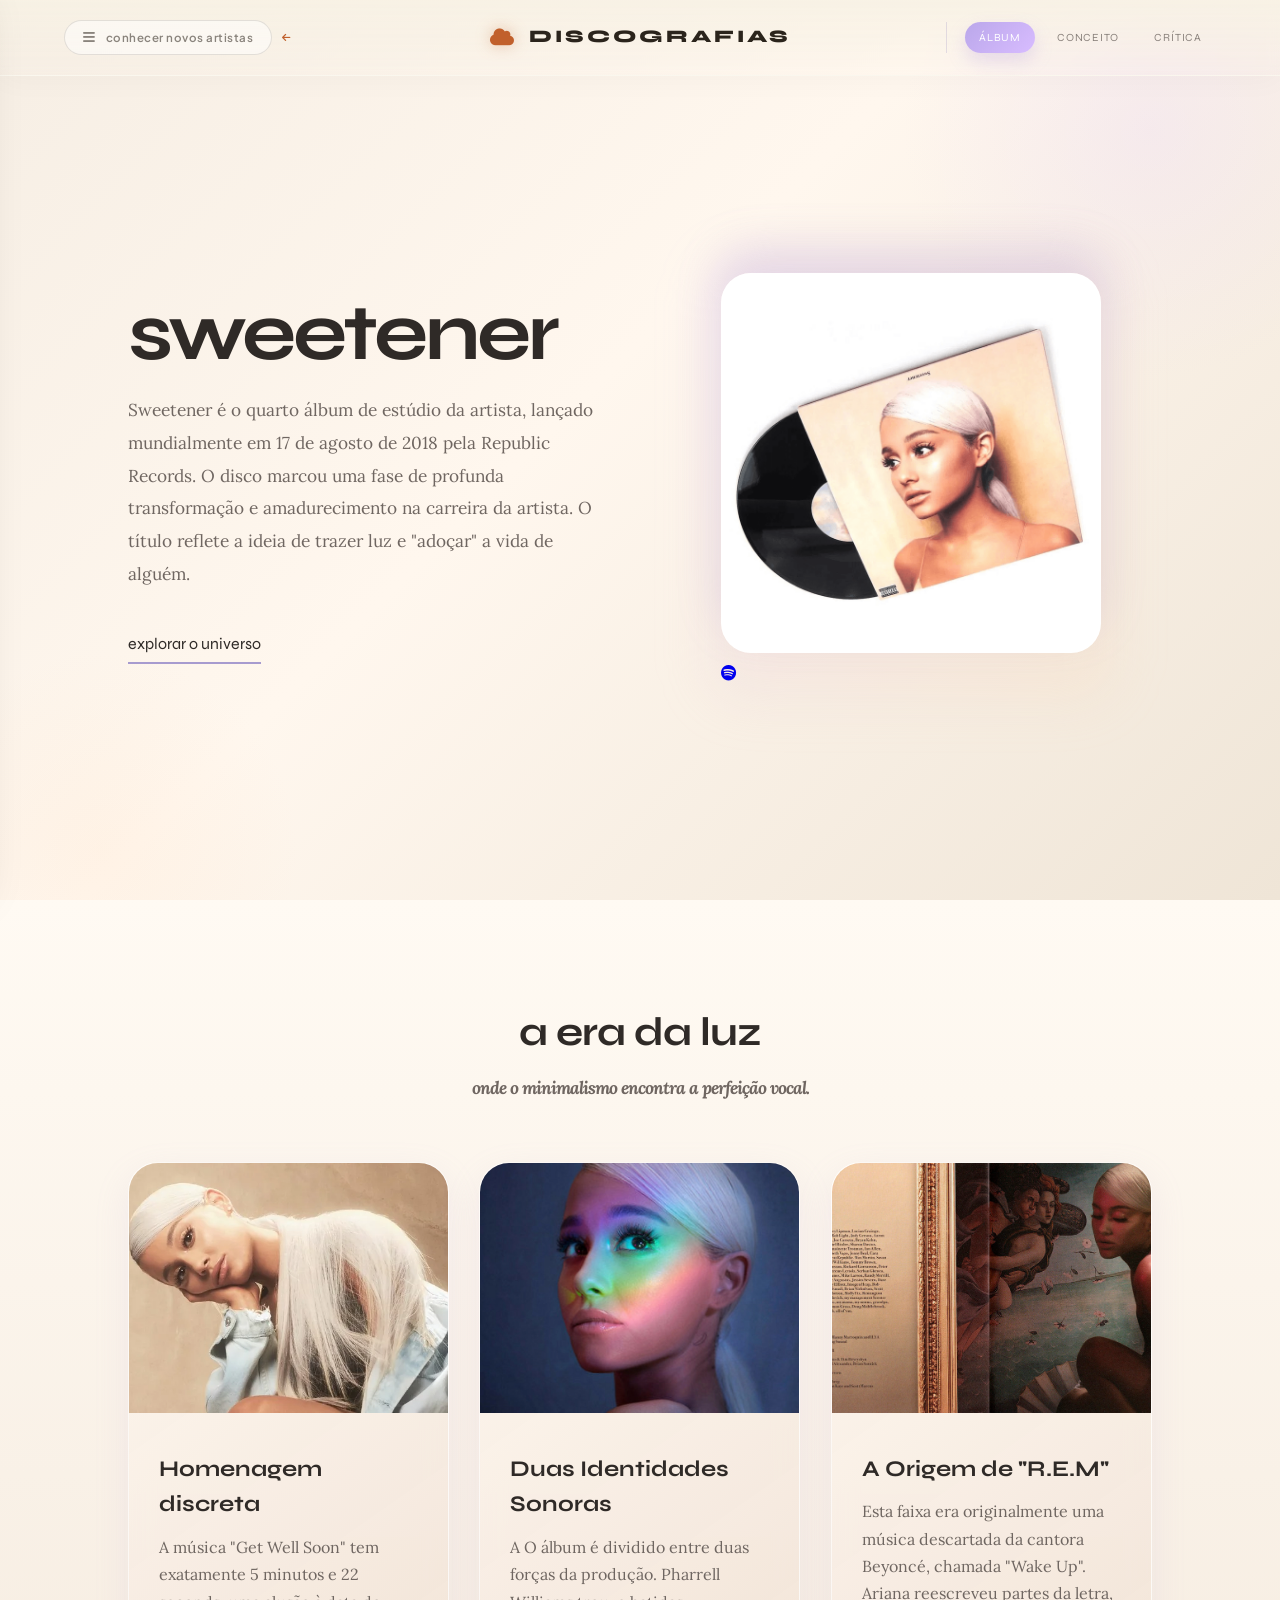
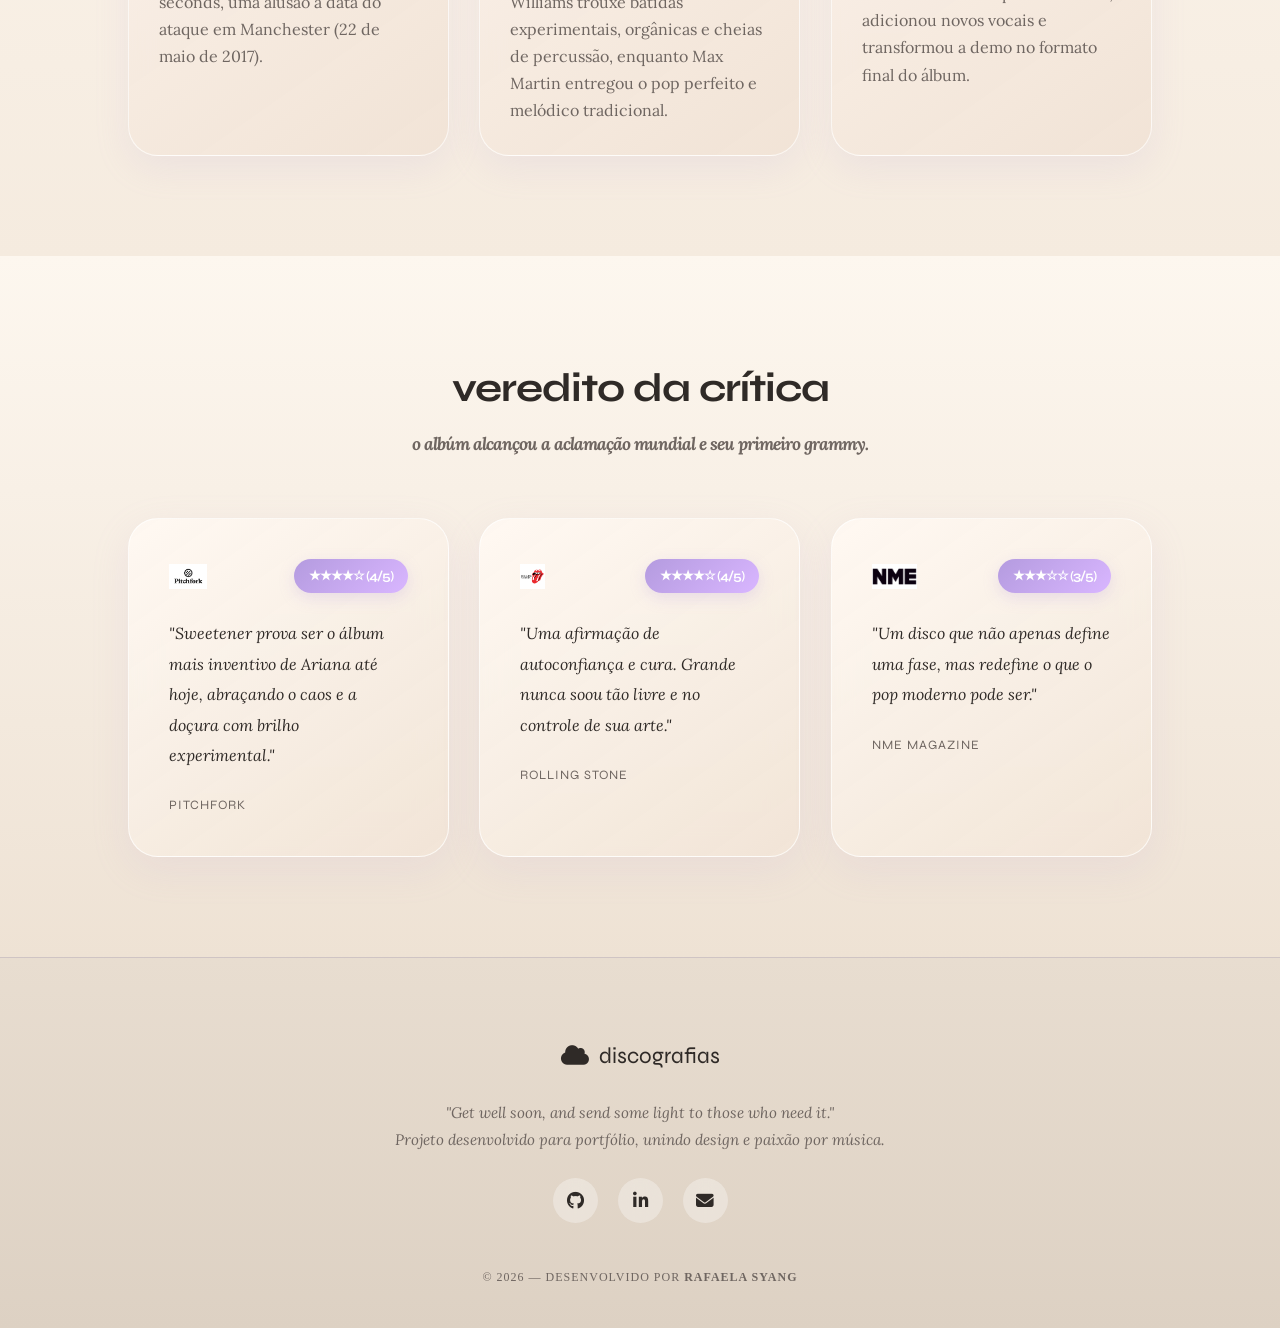
==== index.html @ 1eb03bbe "Adicionando pasta src completa" ====
<!DOCTYPE html>
<html lang="pt-br">

<head>
    <meta charset="UTF-8">
    <meta name="viewport" content="width=device-width, initial-scale=1.0">
    <title>Ariana Grande | Sweetener</title>

    <link rel="stylesheet" href="https://cdnjs.cloudflare.com/ajax/libs/font-awesome/6.5.1/css/all.min.css" />

    <link rel="stylesheet" href="src/style/style.css">
    <link rel="stylesheet" href="src/style/header.css">
    <link rel="stylesheet" href="src/style/home.css">

    <link rel="stylesheet" href="src/style/capastyle.css">
    <link rel="stylesheet" href="src/style/capaheader.css">

    <script src="https://cdnjs.cloudflare.com/ajax/libs/jquery/3.7.1/jquery.min.js"></script>
</head>

<body class="sweetener-theme">

    <div id="blury_overlay"></div>

    <aside id="sidebar_menu">
        <div class="sidebar-header">
            <h3>selecione um artista</h3>
            <button id="close_sidebar" aria-label="Fechar menu"><i class="fa-solid fa-xmark"></i></button>
        </div>
        <nav class="sidebar-nav">
            <a href="capa.html" class="sidebar-link back-to-home">
                <i class="fa-solid fa-house-chimney"></i>
                <span>voltar para o início</span>
            </a>
            <hr class="sidebar-divider" style="border: 0; border-top: 1px solid rgba(255,255,255,0.05); margin: 5px 0;">
            <a href="index.html" class="sidebar-link"><i class="fa-solid fa-cloud"></i> Ariana Grande</a>
            <a href="nanda.html" class="sidebar-link active-artist"><i class="fa-solid fa-ranking-star"></i>
                NandaTsunami</a>
            <a href="emicida.html" class="sidebar-link"><i class="fa-solid fa-crown"></i> Emicida</a>
            <a href="pabllo.html" class="sidebar-link"><i class="fa-solid fa-sun"></i> Pabllo Vittar</a>
            <a href="zimbra.html" class="sidebar-link"><i class="fa-solid fa-mountain-sun"></i> Zimbra</a>
            <a href="tasha.html" class="sidebar-link"><i class="fa-solid fa-moon"></i> Tasha & Tracie</a>
            <a href="urias.html" class="sidebar-link"><i class="fa-solid fa-mask"></i> Urias</a>
            <a href="harry.html" class="sidebar-link"><i class="fa-solid fa-guitar"></i> Harry Style</a>
            <a href="gorillaz.html" class="sidebar-link"><i class="fa-solid fa-ship"></i> Gorillaz</a>
            <a href="john.html" class="sidebar-link active-artist"><i class="fa-solid fa-crosshairs"></i> John</a>
        </nav>
    </aside>
    <header>
        <nav id="navbar">

            <div id="toggle_container">
                <button id="sidebar_btn" aria-label="Abrir menu de artistas">
                    <i class="fa-solid fa-bars"></i>
                    <span>conhecer novos artistas</span>
                </button>
                <i class="fa-solid fa-arrow-left arrow-indicator"></i>
            </div>

            <div class="logo-center">
                <i class="fa-solid fa-cloud animated-icon"></i>
                <span class="brand-text">Discografias</span>
            </div>

            <div id="nav_list_container">
                <ul id="nav_list">
                    <li class="nav-item active"><a href="#home">álbum</a></li>
                    <li class="nav-item"><a href="#menu">conceito</a></li>
                    <li class="nav-item"><a href="#menu2">crítica</a></li>
                </ul>
            </div>

            <button id="mobile_btn" aria-label="Abrir seções" aria-expanded="false" aria-controls="mobile_menu">
                <i class="fa-solid fa-bars"></i>
            </button>

        </nav>

        <div id="mobile_menu" role="menu">
            <ul id="mobile_nav_list">
                <li class="nav-item"><a href="#home">álbum</a></li>
                <li class="nav-item"><a href="#menu">conceito</a></li>
                <li class="nav-item"><a href="#menu2">crítica</a></li>
            </ul>
        </div>
    </header>

    <main id="content">

        <section id="home">
            <div id="cta" class="scroll-animate from-left">
                <h1 class="title">Sweetener</h1>
                <p class="description">
                    Sweetener é o quarto álbum de estúdio da artista, lançado mundialmente em 17 de agosto de 2018 pela
                    Republic Records. O disco marcou
                    uma fase de profunda transformação e amadurecimento na carreira da artista. O título reflete a ideia
                    de trazer luz e "adoçar" a vida de alguém.
                <div id="cta_buttons">
                    <a href="#menu" class="btn-more">Explorar o universo</a>
                </div>
            </div>

            <div id="banner" class="scroll-animate from-right">
                <div class="album-wrapper upside-down">
                    <a href="https://open.spotify.com/album/3tx8tQqWvYreqpTWuV5CqT" target="_blank" rel="noopener"
                        title="Ouvir no Spotify">
                        <img src="src/images/176950-800-auto.png" alt="Capa do álbum Sweetener">
                        <div class="spotify-overlay">
                            <i class="fa-brands fa-spotify"></i>
                        </div>
                    </a>
                </div>
            </div>
        </section>

        <section id="menu">
            <h2 class="section-title scroll-animate from-bottom">A era da luz</h2>
            <h3 class="section-subtitle scroll-animate from-bottom">
                Onde o minimalismo encontra a perfeição vocal.
            </h3>
            <div class="menu-container">
                <div class="menu-item sweetener-card scroll-animate from-bottom delay-1">
                    <img src="src/images/the-sweetener-era-aesthetic-v0-8qngqa8lkyde1.webp" alt="Estética Sweetener"
                        class="menu-img">
                    <div class="menu-details">
                        <h4 class="card-item-title">Homenagem discreta</h4>
                        <p class="card-item-description">
                            A música "Get Well Soon" tem exatamente 5 minutos e 22 seconds,
                            uma alusão à data do ataque em Manchester (22 de maio de 2017).
                        </p>
                    </div>
                </div>
                <div class="menu-item sweetener-card scroll-animate from-bottom delay-2">
                    <img src="src/images/Sweetener.webp" alt="Produção de Pharrell Williams" class="menu-img">
                    <div class="menu-details">
                        <h4 class="card-item-title">Duas Identidades Sonoras</h4>
                        <p class="card-item-description">
                            A O álbum é dividido entre duas forças da produção. Pharrell Williams trouxe batidas
                            experimentais, orgânicas e cheias de percussão, enquanto Max Martin entregou o pop perfeito
                            e melódico tradicional.
                        </p>
                    </div>
                </div>
                <div class="menu-item sweetener-card scroll-animate from-bottom delay-3">
                    <img src="src/images/5.jpg" alt="Letras e composições" class="menu-img">
                    <div class="menu-details">
                        <h4 class="card-item-title">A Origem de "R.E.M"</h4>
                        <p class="card-item-description">
                            Esta faixa era originalmente uma música descartada da cantora Beyoncé, chamada "Wake Up".
                            Ariana reescreveu partes da letra, adicionou novos vocais e transformou a demo no formato
                            final do álbum.
                        </p>
                    </div>
                </div>
            </div>
        </section>

        <section id="menu2">
            <h2 class="section-title scroll-animate from-bottom">Veredito da Crítica</h2>
            <h3 class="section-subtitle scroll-animate from-bottom">
                O albúm alcançou a aclamação mundial e seu primeiro Grammy.
            </h3>
            <div class="critica-grid">
                <div class="critica-card sweetener-card scroll-animate from-bottom delay-1">
                    <div class="critica-header">
                        <img src="src/images/Pitchfork 99.webp" alt="Logo Pitchfork" class="critica-logo">
                        <span class="nota">★★★★☆ (4/5)</span>
                    </div>
                    <p class="critica-texto">
                        "Sweetener prova ser o álbum mais inventivo de Ariana até hoje,
                        abraçando o caos e a doçura com brilho experimental."
                    </p>
                    <span class="critico-nome">Pitchfork</span>
                </div>
                <div class="critica-card sweetener-card scroll-animate from-bottom delay-2">
                    <div class="critica-header">
                        <img src="src/images/rolling-stone-logo.png" alt="Logo Rolling Stone" class="critica-logo">
                        <span class="nota">★★★★☆ (4/5)</span>
                    </div>
                    <p class="critica-texto">
                        "Uma afirmação de autoconfiança e cura.
                        Grande nunca soou tão livre e no controle de sua arte."
                    </p>
                    <span class="critico-nome">Rolling Stone</span>
                </div>
                <div class="critica-card sweetener-card scroll-animate from-bottom delay-3">
                    <div class="critica-header">
                        <img src="src/images/nme-logo.png" alt="Logo NME" class="critica-logo">
                        <span class="nota">★★★☆☆ (3/5)</span>
                    </div>
                    <p class="critica-texto">
                        "Um disco que não apenas define uma fase,
                        mas redefine o que o pop moderno pode ser."
                    </p>
                    <span class="critico-nome">NME Magazine</span>
                </div>
            </div>
        </section>

    </main>

    <footer id="footer">
        <div class="footer-content">
            <div class="footer-brand">
                <i class="fa-solid fa-cloud"></i>
                <span>Discografias</span>
            </div>
            <p class="footer-text">
                "Get well soon, and send some light to those who need it."
                <br>
                Projeto desenvolvido para portfólio, unindo design e paixão por música.
            </p>
            <div class="footer-socials">
                <a href="https://github.com/rafasyang7-cell" target="_blank" rel="noopener">
                    <i class="fa-brands fa-github"></i>
                </a>
                <a href="https://www.linkedin.com/in/rafaela-syang-80185b272/" target="_blank" rel="noopener">
                    <i class="fa-brands fa-linkedin-in"></i>
                </a>
                <a href="mailto:rafasyang7@gmail.com">
                    <i class="fa-solid fa-envelope"></i>
                </a>
            </div>
            <div class="footer-copyright">
                © 2026 — Desenvolvido por <strong>Rafaela Syang</strong>
            </div>
        </div>
    </footer>

    <script src="src/javascript/script.js"></script>
    <script src="src/javascript/capa.js"></script>

    <script>
        $(window).on('scroll', function () {
            var scrollDistance = $(this).scrollTop();
            var textElement = $('.brand-text');

            if (scrollDistance > 50) {
                textElement.css({
                    'opacity': '0',
                    'visibility': 'hidden',
                    'transition': 'opacity 0.3s ease, visibility 0.3s ease'
                });
            } else {
                textElement.css({
                    'opacity': '1',
                    'visibility': 'visible'
                });
            }
        });
    </script>
</body>

</html>
---- src/style/style.css ----
/* ================= STYLE.CSS - GLOBAL ARIANA ================= */

/* ================= GOOGLE FONTS ================= */
@import url('https://fonts.googleapis.com/css2?family=Special+Gothic+Expanded+One&display=swap');
@import url('https://fonts.googleapis.com/css2?family=Lora:ital,wght=0,400;0,700;1,400&display=swap');

/* ================= VARIÁVEIS GLOBAIS - SWEETENER ================= */
:root {
    --font-titles: "Special Gothic Expanded One", sans-serif;
    --font-text: 'Lora', serif;

    --bg-sweetener: #efe7db;
    --bg-cards: #f6eee3;

    --accent-lavender: #a79bcf;
    --accent-peach: #d4b18f;
    --accent-cream: #fff7ef;

    --color-dark: #2f2a27;
    --color-gray: #6f6661;
    --white-ice: #fffaf4;

    --transition-smooth: all 0.4s cubic-bezier(0.4, 0, 0.2, 1);

    --shadow-sweetener: 0 12px 35px rgba(163, 140, 198, 0.14);

    --glass-effect: rgba(255, 255, 255, 0.28);
    --glass-border: rgba(255, 255, 255, 0.35);
}

/* ================= RESET ================= */
* {
    margin: 0;
    padding: 0;
    box-sizing: border-box;
}

html {
    scroll-behavior: smooth;
    font-size: 16px;
}

/* ================= BODY ================= */
body {
    background: linear-gradient(180deg, #f8f1e8 0%, #eee4d7 40%, #e5dacd 100%);
    color: var(--color-dark);
    overflow-x: hidden;
    line-height: 1.6;
    -webkit-font-smoothing: antialiased;
}

/* ================= SCROLLBAR ================= */
::-webkit-scrollbar {
    width: 8px;
}

::-webkit-scrollbar-track {
    background: var(--bg-sweetener);
}

::-webkit-scrollbar-thumb {
    background: var(--accent-peach);
    border-radius: 10px;
}

/* ================= TIPOGRAFIA ================= */
h1,
h2,
h3,
.section-title,
.nota {
    font-family: var(--font-titles);
    text-transform: lowercase;
    letter-spacing: -1px;
}

p,
.critica-texto,
.description,
.critico-nome,
.nav-item a {
    font-family: var(--font-text);
}

/* ================= SEÇÕES ================= */
section {
    width: 100%;
    padding: 100px 10%;
    position: relative;
}

.section-title {
    font-size: clamp(2rem, 5vw, 3.5rem);
    text-align: center;
    margin-bottom: 15px;
    color: var(--color-dark);
}

.section-subtitle {
    font-size: 1.1rem;
    text-align: center;
    color: var(--color-gray);
    margin-bottom: 70px;
    font-style: italic;
    max-width: 600px;
    margin: 0 auto 70px auto;
}

/* ================= BOTÕES ================= */
.btn-default {
    background: rgba(255, 255, 255, 0.24);
    backdrop-filter: blur(14px);
    -webkit-backdrop-filter: blur(14px);
    border: 1px solid rgba(255, 255, 255, 0.35);
    color: var(--color-dark);
    padding: 8px 18px;
    cursor: pointer;
    font-size: 0.7rem;
    font-family: var(--font-titles);
    border-radius: 50px;
    text-decoration: none;
    text-transform: uppercase;
    transition: var(--transition-smooth);
    display: inline-flex;
    align-items: center;
    box-shadow: 0 4px 20px rgba(0, 0, 0, 0.04);
}

.btn-default:hover {
    background: linear-gradient(135deg, #c6b5ff, #dcbaff) !important;
    border-color: rgba(255, 255, 255, 0.5) !important;
    color: white !important;
    transform: translateY(-2px);
    box-shadow: 0 10px 24px rgba(165, 155, 199, 0.28);
}

/* ========================================================= */
/* CARDS SWEETENER */
/* ========================================================= */
.sweetener-card {
    background: linear-gradient(145deg, rgba(255, 248, 241, 0.96), rgba(243, 231, 217, 0.92));
    border: 1px solid rgba(255, 255, 255, 0.5);
    backdrop-filter: blur(12px);
    -webkit-backdrop-filter: blur(12px);
    box-shadow: 0 14px 35px rgba(185, 161, 214, 0.12);
    transition: var(--transition-smooth);
}

.sweetener-card:hover {
    transform: translateY(-8px);
    box-shadow: 0 22px 50px rgba(185, 161, 214, 0.2);
}

/* ========================================================= */
/* FOOTER */
/* ========================================================= */
#footer {
    background: linear-gradient(180deg, #e8ddd0, #ddd1c3);
    padding: 80px 10% 40px;
    border-top: 1px solid rgba(165, 155, 199, 0.25);
    text-align: center;
    width: 100%;
}

.footer-content {
    max-width: 1200px;
    margin: 0 auto;
    display: flex;
    flex-direction: column;
    align-items: center;
    gap: 25px;
}

.footer-brand {
    font-family: var(--font-titles);
    font-size: 1.4rem;
    color: var(--color-dark);
    display: flex;
    align-items: center;
    gap: 10px;
    text-transform: lowercase;
}

.footer-text {
    max-width: 500px;
    color: var(--color-gray);
    font-size: 0.95rem;
    font-style: italic;
    line-height: 1.8;
}

.footer-socials {
    display: flex;
    gap: 20px;
}

.footer-socials a {
    width: 45px;
    height: 45px;
    display: flex;
    align-items: center;
    justify-content: center;
    border-radius: 50%;
    background: rgba(255, 255, 255, 0.32);
    backdrop-filter: blur(10px);
    -webkit-backdrop-filter: blur(10px);
    color: var(--color-dark);
    font-size: 1.1rem;
    transition: var(--transition-smooth);
}

.footer-socials a:hover {
    background: linear-gradient(135deg, #c6b2ff, #ddb7ff);
    color: white;
    transform: translateY(-4px) scale(1.05);
}

.footer-copyright {
    font-size: 0.75rem;
    color: var(--color-gray);
    text-transform: uppercase;
    letter-spacing: 1px;
    margin-top: 20px;
}

/* ========================================================= */
/* RESPONSIVO */
/* ========================================================= */
@media screen and (max-width: 992px) {
    section {
        padding: 90px 6%;
    }
}

@media screen and (max-width: 600px) {
    html {
        font-size: 14px;
    }

    .section-title {
        font-size: 2rem;
    }

    .section-subtitle {
        font-size: 0.95rem;
    }

    .btn-default {
        padding: 8px 14px;
        font-size: 0.65rem;
    }
}
---- src/style/header.css ----
/* header.css — Ariana */

header {
    width: 100%;
    padding: 20px 10%;
    position: fixed;
    top: 0;
    left: 0;
    z-index: 1000;
    background: rgba(247, 239, 230, 0.72);
    backdrop-filter: blur(18px);
    -webkit-backdrop-filter: blur(18px);
    border-bottom: 1px solid rgba(255, 255, 255, 0.35);
    transition: all 0.4s cubic-bezier(0.4, 0, 0.2, 1);
    box-shadow: 0 4px 30px rgba(0, 0, 0, 0.03);
}

header.scrolled {
    padding: 12px 10%;
    background: rgba(240, 231, 220, 0.92);
    box-shadow: 0 12px 35px rgba(0, 0, 0, 0.06);
}

#navbar {
    display: flex;
    justify-content: space-between;
    align-items: center;
    max-width: 1400px;
    margin: 0 auto;
}

/* ================= LOGO ================= */
.logo {
    display: flex;
    align-items: center;
    gap: 8px;
    font-family: var(--font-titles);
    font-size: 1rem;
    color: #342f2c;
    text-transform: uppercase;
    white-space: nowrap;
    letter-spacing: 1px;
    z-index: 10000;
    flex-shrink: 0;
}

.logo i {
    color: var(--accent-peach);
    font-size: 1.1rem;
    flex-shrink: 0;
}

/* Texto some no scroll */
.logo span {
    max-width: 200px;
    overflow: hidden;
    white-space: nowrap;
    transition: max-width 0.5s cubic-bezier(0.4, 0, 0.2, 1),
        opacity 0.4s ease,
        margin-left 0.3s ease;
}

header.scrolled .logo span {
    max-width: 0;
    opacity: 0;
    margin-left: -8px;
}

/* ================= CONTAINER MENU ================= */
#nav_list_container {
    display: flex;
    align-items: center;
    gap: 15px;
}

/* ================= NAV LIST ================= */
#nav_list {
    display: flex;
    align-items: center;
    gap: 8px;
    list-style: none;
    padding-left: 18px;
    border-left: 1px solid rgba(165, 155, 199, 0.3);
}

#nav_list .nav-item a {
    display: flex;
    align-items: center;
    padding: 7px 14px;
    border-radius: 50px;
    text-decoration: none;
    font-family: var(--font-titles);
    font-size: 0.68rem;
    text-transform: uppercase;
    letter-spacing: 0.8px;
    color: #4b433e;
    opacity: 0.65;
    transition: all 0.35s ease;
}

#nav_list .nav-item a:hover {
    background: rgba(255, 255, 255, 0.45);
    opacity: 1;
}

#nav_list .nav-item.active a {
    background: linear-gradient(135deg, #baa7ea, #d8bcff);
    color: white;
    opacity: 1;
    box-shadow: 0 8px 18px rgba(177, 151, 223, 0.28);
}

/* ================= SWITCH ÁLBUNS ================= */
.album-switch {
    display: flex;
    gap: 6px;
    align-items: center;
}

.album-switch .btn-default {
    background: rgba(255, 255, 255, 0.24);
    backdrop-filter: blur(14px);
    border: 1px solid rgba(255, 255, 255, 0.35);
    color: var(--color-dark);
    padding: 6px 12px;
    font-size: 0.62rem;
    font-family: var(--font-titles);
    border-radius: 50px;
    text-decoration: none;
    text-transform: uppercase;
    transition: var(--transition-smooth);
    display: inline-flex;
    align-items: center;
    white-space: nowrap;
}

.btn-default:hover,
.active-album {
    background: linear-gradient(135deg, #c6b5ff, #dcbaff) !important;
    border-color: rgba(255, 255, 255, 0.5) !important;
    color: white !important;
    box-shadow: 0 10px 24px rgba(165, 155, 199, 0.28);
}

/* Botões encolhem no scroll */
header.scrolled .album-switch {
    gap: 4px;
}

header.scrolled .album-switch .btn-default {
    padding: 4px 9px;
    font-size: 0.56rem;
}

/* ================= MENU MOBILE ================= */
#mobile_menu {
    position: fixed;
    top: 0;
    left: 0;
    width: 100%;
    height: 100vh;
    background: linear-gradient(180deg, #f6eee4, #eadfd2);
    backdrop-filter: blur(16px);
    display: flex;
    flex-direction: column;
    align-items: center;
    justify-content: center;
    transform: translateY(-110%);
    transition: transform 0.5s cubic-bezier(0.4, 0, 0.2, 1), opacity 0.3s;
    opacity: 0;
    visibility: hidden;
    z-index: 9998;
    overflow-y: auto;
    padding: 40px 0;
}

#mobile_menu.active {
    transform: translateY(0);
    opacity: 1;
    visibility: visible;
}

.mobile-switch-container {
    display: flex;
    flex-direction: column;
    align-items: center;
    width: 100%;
    gap: 15px;
    margin-bottom: 20px;
}

.mobile-switch-title {
    font-family: var(--font-titles);
    font-size: 0.65rem;
    color: rgba(58, 53, 50, 0.5);
    text-transform: uppercase;
    letter-spacing: 2px;
}

.mobile-switch-links {
    display: flex;
    flex-direction: column;
    gap: 10px;
    width: 80%;
}

.mobile-switch-links .btn-default {
    width: 100%;
    text-align: center;
    justify-content: center;
    padding: 13px;
    border-radius: 50px;
    font-family: var(--font-titles);
    font-size: 0.72rem;
    background: rgba(255, 255, 255, 0.25);
    backdrop-filter: blur(12px);
    border: 1px solid rgba(255, 255, 255, 0.3);
    color: #3a3532;
    text-transform: uppercase;
    transition: 0.3s ease;
}

.mobile-switch-links .active-album {
    background: linear-gradient(135deg, #baa5eb, #d7b8ff) !important;
    color: white !important;
    border-color: transparent !important;
    font-weight: bold;
}

.mobile-divider {
    width: 30%;
    border: 0;
    border-top: 1px solid rgba(58, 53, 50, 0.1);
    margin: 20px 0;
}

#mobile_nav_list {
    list-style: none;
    text-align: center;
    width: 100%;
    display: flex;
    flex-direction: column;
    gap: 20px;
}

#mobile_nav_list li a {
    font-family: var(--font-titles);
    font-size: 1.5rem;
    color: #3a3532;
    text-decoration: none;
    text-transform: uppercase;
    transition: 0.3s;
}

#mobile_nav_list li a:hover {
    color: var(--accent-lavender);
}

#mobile_btn {
    display: none;
    background: none;
    border: none;
    font-size: 1.6rem;
    color: #3a3532;
    cursor: pointer;
    z-index: 10001;
    position: relative;
    transition: 0.3s;
}

#mobile_btn:hover {
    transform: scale(1.05);
    color: var(--accent-lavender);
}

@media screen and (max-width: 1080px) {
    #nav_list_container {
        display: none;
    }

    #mobile_btn {
        display: block;
    }
}

@media screen and (max-width: 600px) {
    header {
        padding: 18px 6%;
    }

    header.scrolled {
        padding: 12px 6%;
    }

    .logo span {
        font-size: 0.9rem;
    }

    #mobile_nav_list li a {
        font-size: 1.2rem;
    }
}
---- src/style/home.css ----
/* ================= HOME.CSS - ERA SWEETENER ================= */

/* ========================================================= */
/* HERO */
/* ========================================================= */

#home {

    display: flex;

    align-items: center;

    justify-content: space-between;

    min-height: 100vh;

    padding: 140px 10% 80px 10%;

    background:
        linear-gradient(135deg,
            #f6eee4 0%,
            #fff7ee 45%,
            hsl(35, 43%, 89%) 100%);

    gap: 60px;

    position: relative;

    overflow: hidden;
}

/* brilho suave sweetener */
#home::before {

    content: "";

    position: absolute;

    width: 500px;
    height: 500px;

    background:
        radial-gradient(circle,
            rgba(220, 194, 255, 0.18) 0%,
            transparent 70%);

    top: -120px;
    right: -120px;

    z-index: 0;
}

#home::after {

    content: "";

    position: absolute;

    width: 400px;
    height: 400px;

    background:
        radial-gradient(circle,
            rgba(255, 214, 179, 0.15) 0%,
            transparent 70%);

    bottom: -150px;
    left: -100px;

    z-index: 0;
}

#cta,
#banner {
    position: relative;
    z-index: 2;
}

#cta {
    flex: 1;
    max-width: 550px;
}

#cta .title {

    font-size: clamp(3rem, 7vw, 5rem);

    color: var(--color-dark);

    line-height: 0.9;

    margin-bottom: 25px;

    font-family: var(--font-titles);

    font-weight: 700;

    text-transform: lowercase;

    letter-spacing: -3px;
}

#cta .description {

    font-family: var(--font-text);

    font-size: 1.08rem;

    color: var(--color-gray);

    margin-bottom: 40px;

    line-height: 1.9;
}

/* ========================================================= */
/* BOTÃO */
/* ========================================================= */

.btn-more {

    font-family: var(--font-titles);

    text-transform: lowercase;

    text-decoration: none;

    color: var(--color-dark);

    border-bottom: 2px solid var(--accent-lavender);

    padding-bottom: 5px;

    font-size: 1rem;

    transition: all 0.35s ease;

    display: inline-block;
}

.btn-more:hover {

    color: var(--accent-lavender);

    padding-left: 12px;
}

/* ========================================================= */
/* CAPA */
/* ========================================================= */

#banner {

    flex: 1;

    display: flex;

    justify-content: center;

    perspective: 1000px;
}

.album-wrapper {

    width: 380px;

    aspect-ratio: 1 / 1;

    position: relative;

    transition:
        transform 0.6s cubic-bezier(0.4, 0, 0.2, 1);
}

.album-wrapper::before {

    content: "";

    position: absolute;

    inset: -15px;

    border-radius: 40px;

    background:
        linear-gradient(135deg,
            rgba(199, 175, 255, 0.18),
            rgba(255, 213, 170, 0.18));

    filter: blur(25px);

    z-index: -1;
}

.upside-down img {

    width: 100%;

    height: 100%;

    object-fit: cover;

    border-radius: 30px;

    transform: rotate(180deg);

    box-shadow:
        0 25px 45px rgba(167, 142, 201, 0.22);

    transition:
        transform 0.6s cubic-bezier(0.4, 0, 0.2, 1);

    image-rendering: -webkit-optimize-contrast;

    backface-visibility: hidden;
}

.upside-down:hover img {

    transform:
        rotate(0deg) scale(1.05);
}

/* ========================================================= */
/* TITULOS */
/* ========================================================= */

.section-title {

    font-family: var(--font-titles);

    font-size: 2.5rem;

    text-align: center;

    color: var(--color-dark);

    margin-bottom: 10px;

    text-transform: lowercase;
}

.section-subtitle {

    font-family: var(--font-text);

    font-size: 1.1rem;

    text-align: center;

    color: var(--color-gray);

    margin-bottom: 60px;
}

/* ========================================================= */
/* CONCEITO */
/* ========================================================= */

#menu {

    background:
        linear-gradient(180deg,
            #fffaf3,
            #f5ebdf);

    padding: 100px 10%;
}

.menu-container {

    display: grid;

    grid-template-columns:
        repeat(auto-fit, minmax(300px, 1fr));

    gap: 30px;
}

/* CARD COM CORES MAIS SWEETENER */
.menu-item {

    border-radius: 30px;

    overflow: hidden;

    transition:
        all 0.4s cubic-bezier(0.4, 0, 0.2, 1);

    background:
        linear-gradient(145deg,
            rgba(255, 248, 241, 0.95),
            rgba(240, 226, 213, 0.92));

    border:
        1px solid rgba(255, 255, 255, 0.65);

    backdrop-filter: blur(12px);

    -webkit-backdrop-filter: blur(12px);

    box-shadow:
        0 12px 35px rgba(185, 160, 214, 0.14);
}

.menu-item:hover {

    transform:
        translateY(-10px);

    box-shadow:
        0 20px 45px rgba(185, 160, 214, 0.22);
}

.menu-img {

    width: 100%;

    height: 250px;

    object-fit: cover;

    image-rendering: -webkit-optimize-contrast;
}

.menu-details {
    padding: 30px;
}

.card-item-title {

    font-family: var(--font-titles);

    font-size: 1.4rem;

    margin-bottom: 12px;

    color: var(--color-dark);
}

.card-item-description {

    font-family: var(--font-text);

    color: var(--color-gray);

    font-size: 1rem;

    line-height: 1.7;
}

/* ========================================================= */
/* CRÍTICA */
/* ========================================================= */

#menu2 {

    background:
        linear-gradient(to bottom,
            #fdf7ef,
            #eee2d4);

    padding: 100px 10%;
}

.critica-grid {

    display: grid;

    grid-template-columns:
        repeat(auto-fit, minmax(280px, 1fr));

    gap: 30px;
}

/* CARDS CRÍTICA COM NOVA ESTÉTICA */
.critica-card {

    background:
        linear-gradient(145deg,
            rgba(255, 249, 243, 0.93),
            rgba(241, 228, 214, 0.88));

    backdrop-filter: blur(14px);

    -webkit-backdrop-filter: blur(14px);

    padding: 40px;

    border-radius: 30px;

    border:
        1px solid rgba(255, 255, 255, 0.7);

    box-shadow:
        0 12px 38px rgba(188, 165, 214, 0.14);

    display: flex;

    flex-direction: column;

    transition: all 0.4s ease;
}

.critica-card:hover {

    transform:
        translateY(-6px);

    box-shadow:
        0 18px 40px rgba(188, 165, 214, 0.22);
}

.critica-header {

    display: flex;

    justify-content: space-between;

    align-items: center;

    margin-bottom: 25px;
}

.critica-logo {

    max-width: 90px;

    height: 25px;

    object-fit: contain;

    image-rendering: -webkit-optimize-contrast;
}

.nota {

    font-size: 0.8rem;

    font-weight: bold;

    color: white;

    background:
        linear-gradient(135deg,
            #b49bdf,
            #d9b6ff);

    padding: 7px 15px;

    border-radius: 20px;

    box-shadow:
        0 5px 15px rgba(180, 155, 223, 0.25);
}

.critica-texto {

    font-family: var(--font-text);

    font-style: italic;

    color: var(--color-dark);

    line-height: 1.9;

    margin-bottom: 25px;
}

.critico-nome {

    font-family: var(--font-titles);

    font-size: 0.8rem;

    color: var(--color-gray);

    text-transform: uppercase;

    letter-spacing: 1px;
}

/* ========================================================= */
/* ANIMAÇÕES */
/* ========================================================= */

.scroll-animate {

    opacity: 0;

    will-change:
        transform,
        opacity;

    transition:
        opacity 0.8s cubic-bezier(0.4, 0, 0.2, 1),
        transform 0.8s cubic-bezier(0.4, 0, 0.2, 1);
}

.from-bottom {
    transform: translateY(40px);
}

.from-left {
    transform: translateX(-50px);
}

.from-right {
    transform: translateX(50px);
}

.scroll-animate.show {

    opacity: 1;

    transform:
        translate(0) rotate(0);
}

.delay-1 {
    transition-delay: 0.1s;
}

.delay-2 {
    transition-delay: 0.2s;
}

.delay-3 {
    transition-delay: 0.3s;
}

/* ========================================================= */
/* RESPONSIVIDADE */
/* ========================================================= */

@media screen and (max-width: 900px) {

    #home {

        flex-direction: column-reverse;

        text-align: center;

        padding-top: 160px;

        gap: 40px;
    }

    #cta .description {
        margin: 0 auto 40px auto;
    }

    .album-wrapper {
        width: 280px;
    }

    .section-title {
        font-size: 2rem;
    }

    .from-left,
    .from-right {

        transform:
            translateY(30px) translateX(0);
    }
}

@media screen and (max-width: 600px) {

    #home {
        padding: 160px 6% 80px;
    }

    .menu-container,
    .critica-grid {
        grid-template-columns: 1fr;
    }

    .menu-item,
    .critica-card {
        border-radius: 24px;
    }

    .menu-details,
    .critica-card {
        padding: 25px;
    }
}
---- src/style/capastyle.css ----
/* capastyle.css — tema claro, "catálogo de vinil" */

/* ================= GOOGLE FONTS ================= */
@import url('https://fonts.googleapis.com/css2?family=Syne:wght@400;600;700;800&display=swap');
@import url('https://fonts.googleapis.com/css2?family=Plus+Jakarta+Sans:wght@400;500;600;700&display=swap');

/* ================= VARIÁVEIS ================= */
:root {
    --font-titles: "Syne", sans-serif;
    --font-body: "Plus Jakarta Sans", sans-serif;

    --bg-main: #f7f1e4;
    --bg-elements: #efe4d0;
    --bg-card: rgba(255, 255, 255, 0.55);

    --accent-color: #c1602c;
    --accent-soft: rgba(193, 96, 44, 0.1);
    --accent-glow: rgba(193, 96, 44, 0.22);

    --text-white: #2b241c;
    /* nome mantido por compatibilidade, agora é o texto escuro principal */
    --text-gray: rgba(43, 36, 28, 0.55);
    --border: rgba(43, 36, 28, 0.12);

    --transition-global: all 0.4s cubic-bezier(0.25, 1, 0.5, 1);
}

/* ================= RESET ================= */
*,
*::before,
*::after {
    margin: 0;
    padding: 0;
    box-sizing: border-box;
    text-decoration: none;
    list-style: none;
    -webkit-font-smoothing: antialiased;
}

html {
    scroll-behavior: smooth;
    font-size: 16px;
}

body.capa-theme {
    background-color: var(--bg-main);
    background-image:
        radial-gradient(circle at 15% 20%, rgba(193, 96, 44, 0.06) 0%, transparent 45%),
        radial-gradient(circle at 85% 75%, rgba(58, 122, 109, 0.05) 0%, transparent 45%);
    color: var(--text-white);
    font-family: var(--font-body);
    overflow-x: hidden;
    min-height: 100vh;
}

/* ================= SIDEBAR ================= */
#sidebar_menu {
    position: fixed;
    top: 0;
    left: -340px;
    width: 320px;
    height: 100vh;
    background: #fbf6ea;
    backdrop-filter: blur(24px);
    -webkit-backdrop-filter: blur(24px);
    border-right: 1px solid var(--border);
    z-index: 2000;
    padding: 0;
    display: flex;
    flex-direction: column;
    transition: left 0.5s cubic-bezier(0.77, 0, 0.175, 1);
    box-shadow: 4px 0 40px rgba(43, 36, 28, 0.1);
    overflow: hidden;
}

#sidebar_menu.open {
    left: 0;
}

.sidebar-header {
    display: flex;
    justify-content: space-between;
    align-items: center;
    padding: 28px 24px 20px;
    border-bottom: 1px solid var(--border);
}

.sidebar-title {
    display: flex;
    align-items: center;
    gap: 10px;
    font-family: var(--font-titles);
    font-size: 0.7rem;
    font-weight: 700;
    text-transform: uppercase;
    letter-spacing: 3px;
    color: var(--text-gray);
}

.sidebar-title i {
    color: var(--accent-color);
    font-size: 0.75rem;
}

#close_sidebar {
    background: none;
    border: 1px solid var(--border);
    color: var(--text-gray);
    font-size: 0.9rem;
    cursor: pointer;
    transition: var(--transition-global);
    width: 32px;
    height: 32px;
    border-radius: 8px;
    display: flex;
    align-items: center;
    justify-content: center;
}

#close_sidebar:hover {
    color: var(--text-white);
    border-color: rgba(43, 36, 28, 0.25);
    transform: rotate(90deg);
}

.sidebar-nav {
    display: flex;
    flex-direction: column;
    gap: 2px;
    padding: 16px 12px;
    flex: 1;
    overflow-y: auto;
}

.sidebar-link {
    display: flex;
    align-items: center;
    gap: 14px;
    padding: 14px 14px;
    border-radius: 12px;
    color: rgba(43, 36, 28, 0.65);
    border: 1px solid transparent;
    transition: var(--transition-global);
    position: relative;
}

.link-icon {
    width: 36px;
    height: 36px;
    border-radius: 10px;
    display: flex;
    align-items: center;
    justify-content: center;
    background: rgba(43, 36, 28, 0.04);
    border: 1px solid var(--border);
    flex-shrink: 0;
    transition: var(--transition-global);
}

.link-icon i {
    font-size: 0.85rem;
    color: var(--link-color, #2b241c);
    opacity: 0.75;
    transition: opacity 0.3s ease;
}

.link-text {
    flex: 1;
    display: flex;
    flex-direction: column;
    gap: 2px;
    min-width: 0;
}

.link-text strong {
    font-size: 0.88rem;
    font-weight: 600;
    color: rgba(43, 36, 28, 0.9);
    line-height: 1;
}

.link-text small {
    font-size: 0.7rem;
    color: var(--text-gray);
    white-space: nowrap;
    overflow: hidden;
    text-overflow: ellipsis;
}

.link-arrow {
    font-size: 0.65rem;
    color: var(--text-gray);
    opacity: 0;
    transition: var(--transition-global);
    flex-shrink: 0;
}

.sidebar-link:hover {
    background: rgba(43, 36, 28, 0.04);
    border-color: rgba(43, 36, 28, 0.1);
    color: var(--text-white);
    transform: translateX(4px);
}

.sidebar-link:hover .link-icon {
    background: color-mix(in srgb, var(--link-color, #2b241c) 14%, transparent);
    border-color: var(--link-color, #2b241c);
}

.sidebar-link:hover .link-icon i {
    opacity: 1;
}

.sidebar-link:hover .link-arrow {
    opacity: 1;
    color: var(--link-color, #2b241c);
}

.sidebar-link.active-here {
    background: color-mix(in srgb, var(--link-color, #2b241c) 10%, transparent);
    border-color: color-mix(in srgb, var(--link-color, #2b241c) 30%, transparent);
}

/* ================= OVERLAY ================= */
#blury_overlay {
    position: fixed;
    inset: 0;
    background: rgba(43, 36, 28, 0);
    z-index: 1999;
    opacity: 0;
    visibility: hidden;
    backdrop-filter: blur(0px);
    -webkit-backdrop-filter: blur(0px);
    transition:
        opacity 0.4s ease,
        backdrop-filter 0.4s ease,
        background 0.4s ease;
}

#blury_overlay.visible {
    opacity: 1;
    visibility: visible;
    background: rgba(43, 36, 28, 0.35);
    backdrop-filter: blur(8px);
    -webkit-backdrop-filter: blur(8px);
}

/* ================= RESPONSIVIDADE ================= */
@media screen and (max-width: 768px) {
    #sidebar_menu {
        width: 85vw;
        left: -90vw;
    }
}
---- src/style/capaheader.css ----
/* capaheader.css — tema claro */

header {
    width: 100%;
    padding: 20px 5%;
    position: fixed;
    top: 0;
    left: 0;
    z-index: 1000;
    background: linear-gradient(to bottom, rgba(247, 241, 228, 0.92) 0%, rgba(247, 241, 228, 0) 100%);
    backdrop-filter: blur(6px);
    -webkit-backdrop-filter: blur(6px);
}

#navbar {
    display: flex;
    justify-content: space-between;
    align-items: center;
    max-width: 1400px;
    margin: 0 auto;
}

/* ================= BOTÃO SIDEBAR ================= */
#toggle_container {
    display: flex;
    align-items: center;
    gap: 10px;
    flex: 1;
}

#sidebar_btn {
    display: flex;
    align-items: center;
    gap: 10px;
    background: rgba(255, 255, 255, 0.5);
    border: 1px solid var(--border);
    border-radius: 50px;
    color: var(--text-gray);
    font-family: var(--font-body);
    font-size: 0.72rem;
    font-weight: 600;
    padding: 9px 18px;
    cursor: pointer;
    transition: var(--transition-global);
    letter-spacing: 0.5px;
    white-space: nowrap;
}

#sidebar_btn i {
    font-size: 0.85rem;
}

#sidebar_btn:hover {
    background: var(--accent-soft);
    border-color: var(--accent-glow);
    color: var(--accent-color);
}

/* Seta animada */
.arrow-indicator {
    font-size: 0.6rem;
    color: var(--accent-color);
    animation: pulseRight 2s ease-in-out infinite;
}

@keyframes pulseRight {

    0%,
    100% {
        transform: translateX(0);
        opacity: 0.5;
    }

    50% {
        transform: translateX(5px);
        opacity: 1;
    }
}

/* ================= LOGO CENTRALIZADA ================= */
.logo-center {
    position: absolute;
    left: 50%;
    transform: translateX(-50%);
    display: flex;
    align-items: center;
    gap: 12px;
    font-family: var(--font-titles);
    font-weight: 800;
    font-size: 1.1rem;
    text-transform: uppercase;
    letter-spacing: 3px;
    color: var(--text-white);
    pointer-events: none;
    white-space: nowrap;
}

.logo-center i {
    font-size: 1.2rem;
    color: var(--accent-color);
    filter: drop-shadow(0 0 8px rgba(193, 96, 44, 0.35));
}

/* Rotação do disco */
.animated-disc {
    animation: spinDisc 10s linear infinite;
}

@keyframes spinDisc {
    from {
        transform: rotate(0deg);
    }

    to {
        transform: rotate(360deg);
    }
}

/* Espaçador */
.nav-spacer {
    flex: 1;
}

/* ================= RESPONSIVIDADE ================= */
@media screen and (max-width: 768px) {
    header {
        padding: 18px 5%;
    }

    #sidebar_btn span,
    .arrow-indicator {
        display: none;
    }

    #sidebar_btn {
        padding: 9px 12px;
    }

    .logo-center {
        font-size: 0.88rem;
        letter-spacing: 2px;
    }

    .logo-center i {
        font-size: 1rem;
    }
}
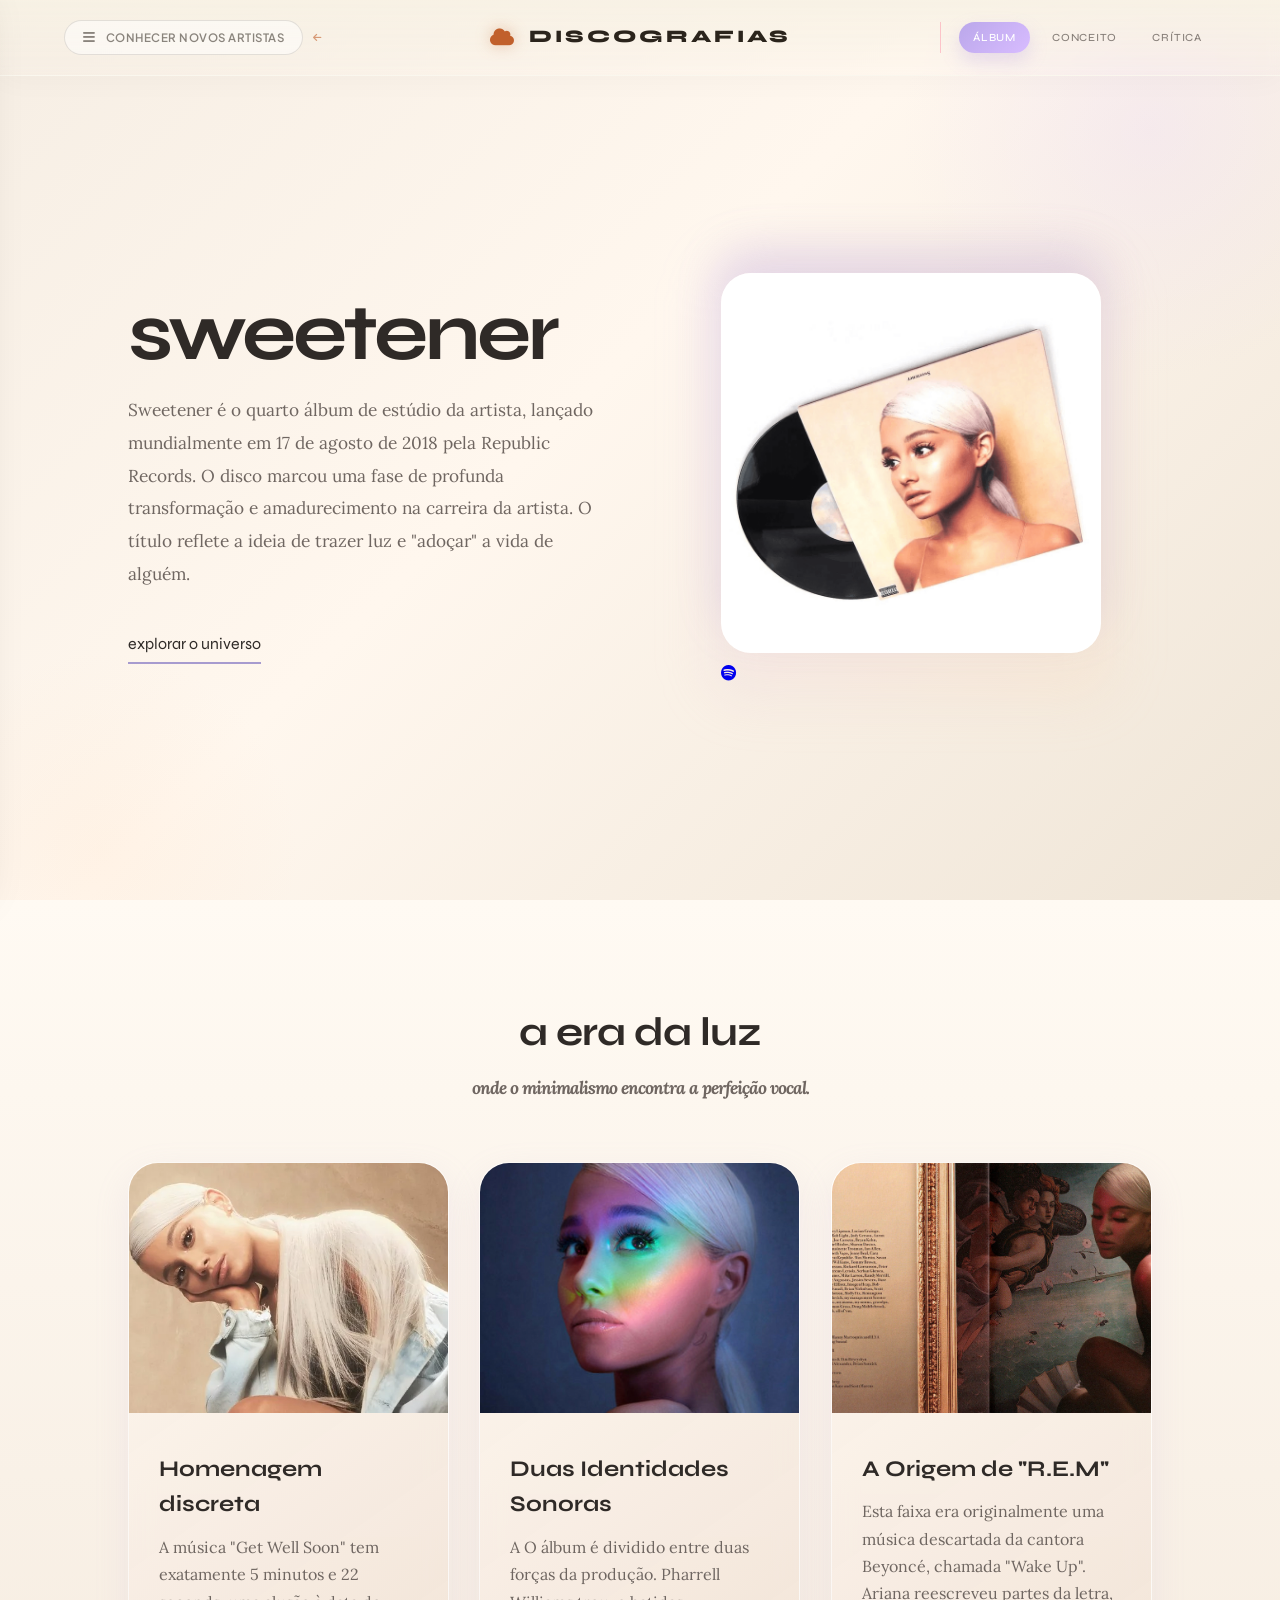
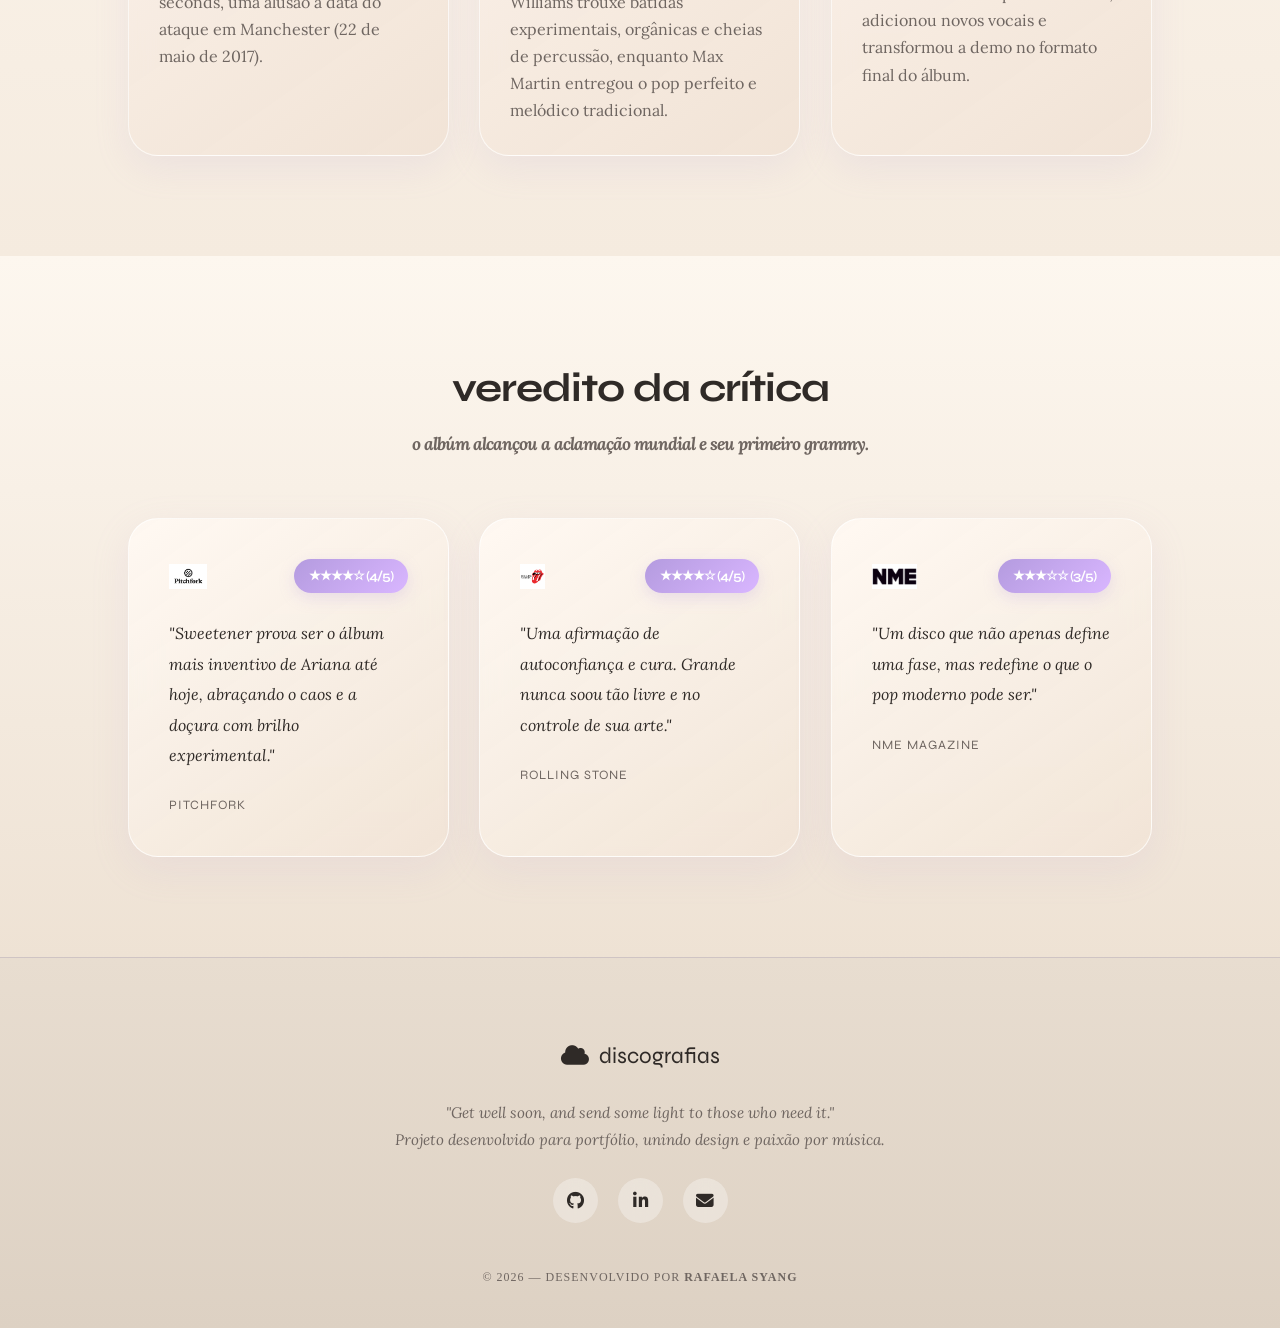
==== commit 9c6cdba5: "Atualizações do projeto e novos álbuns" ====
--- a/index.html
+++ b/index.html
@@ -33,8 +33,8 @@
                 <span>voltar para o início</span>
             </a>
             <hr class="sidebar-divider" style="border: 0; border-top: 1px solid rgba(255,255,255,0.05); margin: 5px 0;">
-            <a href="index.html" class="sidebar-link"><i class="fa-solid fa-cloud"></i> Ariana Grande</a>
-            <a href="nanda.html" class="sidebar-link active-artist"><i class="fa-solid fa-ranking-star"></i>
+            <a href="index.html" class="sidebar-link active-artist"><i class="fa-solid fa-cloud"></i> Ariana Grande</a>
+            <a href="nanda.html" class="sidebar-link"><i class="fa-solid fa-ranking-star"></i>
                 NandaTsunami</a>
             <a href="emicida.html" class="sidebar-link"><i class="fa-solid fa-crown"></i> Emicida</a>
             <a href="pabllo.html" class="sidebar-link"><i class="fa-solid fa-sun"></i> Pabllo Vittar</a>
@@ -43,7 +43,9 @@
             <a href="urias.html" class="sidebar-link"><i class="fa-solid fa-mask"></i> Urias</a>
             <a href="harry.html" class="sidebar-link"><i class="fa-solid fa-guitar"></i> Harry Style</a>
             <a href="gorillaz.html" class="sidebar-link"><i class="fa-solid fa-ship"></i> Gorillaz</a>
-            <a href="john.html" class="sidebar-link active-artist"><i class="fa-solid fa-crosshairs"></i> John</a>
+            <a href="john.html" class="sidebar-link"><i class="fa-solid fa-crosshairs"></i> John</a>
+            <a href="sza.html" class="sidebar-link"><i class="fa-solid fa-seedling"></i> SZA</a>
+
         </nav>
     </aside>
     <header>
--- a/src/style/style.css
+++ b/src/style/style.css
@@ -249,4 +249,17 @@
         padding: 8px 14px;
         font-size: 0.65rem;
     }
+}
+
+/* Destacar o artista selecionado na barra lateral */
+.sidebar-link.active-artist {
+    color: #d4b18f !important;
+    /* Cor tom pastel/Sweetener da Ariana */
+    background-color: rgba(201, 127, 160, 0.1);
+    /* Fundo sutil de destaque */
+    font-weight: 700;
+    border-left: 3px solid #c97fa0;
+    /* Barrinha lateral indicativa */
+    padding-left: 17px;
+    /* Ajuste sutil por conta da borda */
 }
--- a/src/style/header.css
+++ b/src/style/header.css
@@ -299,4 +299,81 @@
     #mobile_nav_list li a {
         font-size: 1.2rem;
     }
+}
+
+#toggle_container {
+    display: flex;
+    align-items: center;
+    gap: 8px;
+}
+
+#sidebar_btn {
+    display: flex;
+    align-items: center;
+    gap: 8px;
+    background: rgba(255, 255, 255, 0.05);
+    border: 1px solid rgba(255, 255, 255, 0.1);
+    color: var(--color-light);
+    padding: 8px 16px;
+    border-radius: 50px;
+    font-family: var(--font-titles);
+    font-size: 0.62rem;
+    text-transform: uppercase;
+    letter-spacing: 0.6px;
+    cursor: pointer;
+    transition: 0.3s ease;
+}
+
+#sidebar_btn:hover {
+    background: var(--accent-color);
+    border-color: var(--accent-color);
+    box-shadow: 0 10px 24px var(--accent-glow);
+}
+
+.arrow-indicator {
+    color: var(--color-gray);
+    font-size: 0.75rem;
+    opacity: 0.6;
+}
+
+/* ================= NAV LIST (álbum / conceito / crítica) ================= */
+#nav_list_container {
+    display: flex;
+    align-items: center;
+    gap: 15px;
+}
+
+#nav_list {
+    display: flex;
+    gap: 8px;
+    list-style: none;
+    align-items: center;
+    padding-left: 18px;
+    border-left: 1px solid rgba(255, 51, 102, 0.25);
+}
+
+#nav_list li a {
+    display: flex;
+    align-items: center;
+    padding: 7px 14px;
+    border-radius: 50px;
+    font-family: var(--font-text);
+    font-size: 0.7rem;
+    font-weight: 500;
+    color: rgba(255, 255, 255, 0.7);
+    text-transform: uppercase;
+    letter-spacing: 1px;
+    text-decoration: none;
+    transition: 0.3s ease;
+}
+
+#nav_list li a:hover {
+    background: rgba(255, 255, 255, 0.06);
+    color: #ffffff;
+}
+
+#nav_list li.active a {
+    background: var(--accent-color);
+    color: #fff;
+    box-shadow: 0 8px 18px var(--accent-glow);
 }
